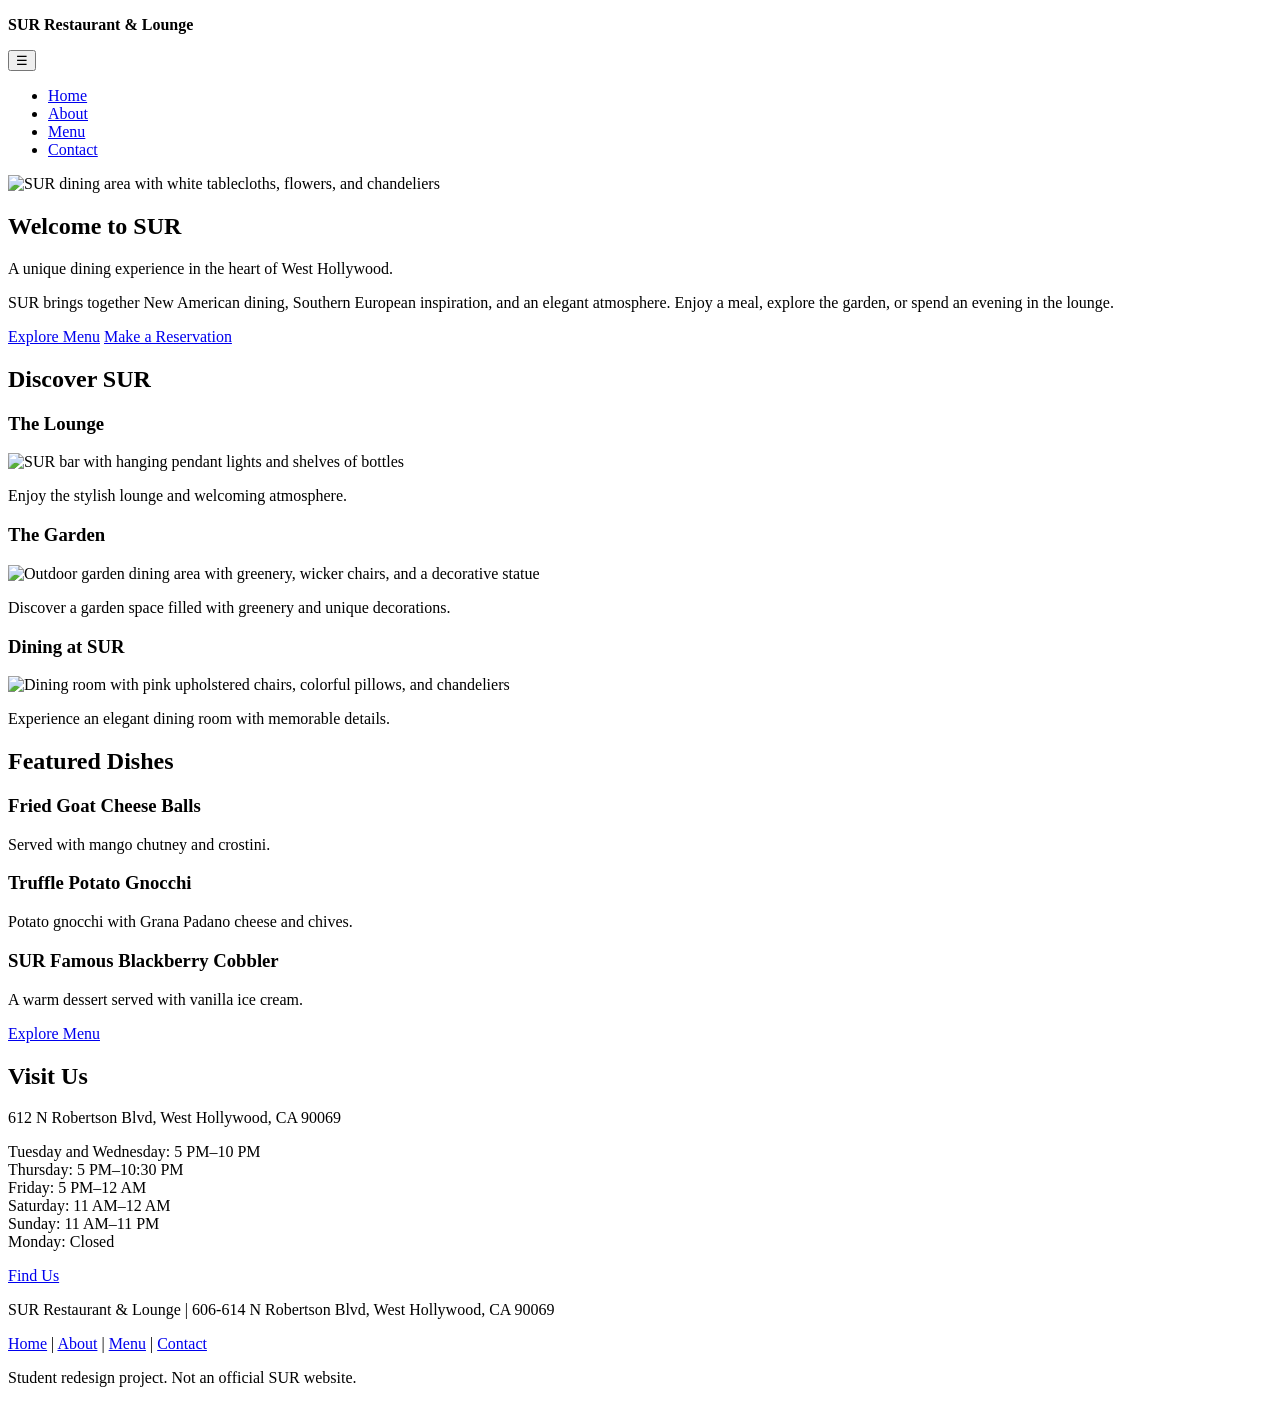
==== index.html @ 8ddafd19 "Refactor index.html for structure and accessibility Refactor HTML structure for improved readability" ====
<!DOCTYPE html>
<html lang="en">
<head>
    <meta charset="UTF-8">
    <meta name="viewport" content="width=device-width, initial-scale=1.0">
    <meta name="description" content="Student redesign of SUR Restaurant &amp; Lounge in West Hollywood.">
    <title>Home | SUR Restaurant &amp; Lounge</title>
    <link rel="stylesheet" href="styles.css">
    <script src="script.js" defer></script>
</head>

<body>

<!-- Header -->
<header class="site-header">
    <div class="header-inner">

        <p class="site-brand">
            <strong>SUR Restaurant &amp; Lounge</strong>
        </p>

        <!-- Hamburger Menu Button -->
        <button class="menu-toggle"
                type="button"
                aria-label="Toggle navigation menu"
                aria-controls="main-navigation"
                aria-expanded="false">
            <span class="menu-icon" aria-hidden="true">☰</span>
        </button>

        <!-- Navigation -->
        <nav id="main-navigation"
             class="site-nav"
             aria-label="Main navigation">

            <ul>
                <li><a href="index.html" aria-current="page">Home</a></li>
                <li><a href="about.html">About</a></li>
                <li><a href="menu.html">Menu</a></li>
                <li><a href="contact.html">Contact</a></li>
            </ul>

        </nav>

    </div>
</header>

<main>

<!-- Homepage Hero Section -->
<section class="hero">
    <img src="images/sur-outdoor-dining.jpg"
         alt="SUR dining area with white tablecloths, flowers, and chandeliers"
         width="700">

    <div class="hero-copy">
        <h1>Welcome to SUR</h1>

        <p>A unique dining experience in the heart of West Hollywood.</p>

        <p>SUR brings together New American dining, Southern European inspiration, and an elegant atmosphere. Enjoy a meal, explore the garden, or spend an evening in the lounge.</p>

        <p class="hero-actions">
            <a class="button button-secondary" href="menu.html">Explore Menu</a>

            <a class="button button-primary"
               href="https://www.opentable.com/r/sur-restaurant-west-hollywood"
               target="_blank"
               rel="noopener noreferrer">
                Make a Reservation
            </a>
        </p>
    </div>
</section>

<!-- Restaurant Highlights -->
<section class="highlights card-grid">
    <h2>Discover SUR</h2>

    <article>
        <h3>The Lounge</h3>
        <img src="images/sur-bar.jpg"
             alt="SUR bar with hanging pendant lights and shelves of bottles"
             width="400">
        <p>Enjoy the stylish lounge and welcoming atmosphere.</p>
    </article>

    <article>
        <h3>The Garden</h3>
        <img src="images/sur-garden.png"
             alt="Outdoor garden dining area with greenery, wicker chairs, and a decorative statue"
             width="400">
        <p>Discover a garden space filled with greenery and unique decorations.</p>
    </article>

    <article>
        <h3>Dining at SUR</h3>
        <img src="images/sur-pinky-room.jpg"
             alt="Dining room with pink upholstered chairs, colorful pillows, and chandeliers"
             width="400">
        <p>Experience an elegant dining room with memorable details.</p>
    </article>
</section>

<!-- Featured Dishes -->
<section class="featured-food card-grid">
    <h2>Featured Dishes</h2>

    <article>
        <h3>Fried Goat Cheese Balls</h3>
        <p>Served with mango chutney and crostini.</p>
    </article>

    <article>
        <h3>Truffle Potato Gnocchi</h3>
        <p>Potato gnocchi with Grana Padano cheese and chives.</p>
    </article>

    <article>
        <h3>SUR Famous Blackberry Cobbler</h3>
        <p>A warm dessert served with vanilla ice cream.</p>
    </article>

    <p>
        <a class="button button-secondary" href="menu.html">
            Explore Menu
        </a>
    </p>
</section>

<!-- Hours and Location -->
<section class="visit-section">
    <h2>Visit Us</h2>

    <p>612 N Robertson Blvd, West Hollywood, CA 90069</p>

    <p>
        Tuesday and Wednesday: 5 PM–10 PM<br>
        Thursday: 5 PM–10:30 PM<br>
        Friday: 5 PM–12 AM<br>
        Saturday: 11 AM–12 AM<br>
        Sunday: 11 AM–11 PM<br>
        Monday: Closed
    </p>

    <p>
        <a class="button button-secondary" href="contact.html">
            Find Us
        </a>
    </p>
</section>

</main>

<!-- Footer -->
<footer>
    <p>SUR Restaurant &amp; Lounge | 606-614 N Robertson Blvd, West Hollywood, CA 90069</p>

    <p>
        <a href="index.html">Home</a> |
        <a href="about.html">About</a> |
        <a href="menu.html">Menu</a> |
        <a href="contact.html">Contact</a>
    </p>

    <p>Student redesign project. Not an official SUR website.</p>
</footer>

</body>
</html>
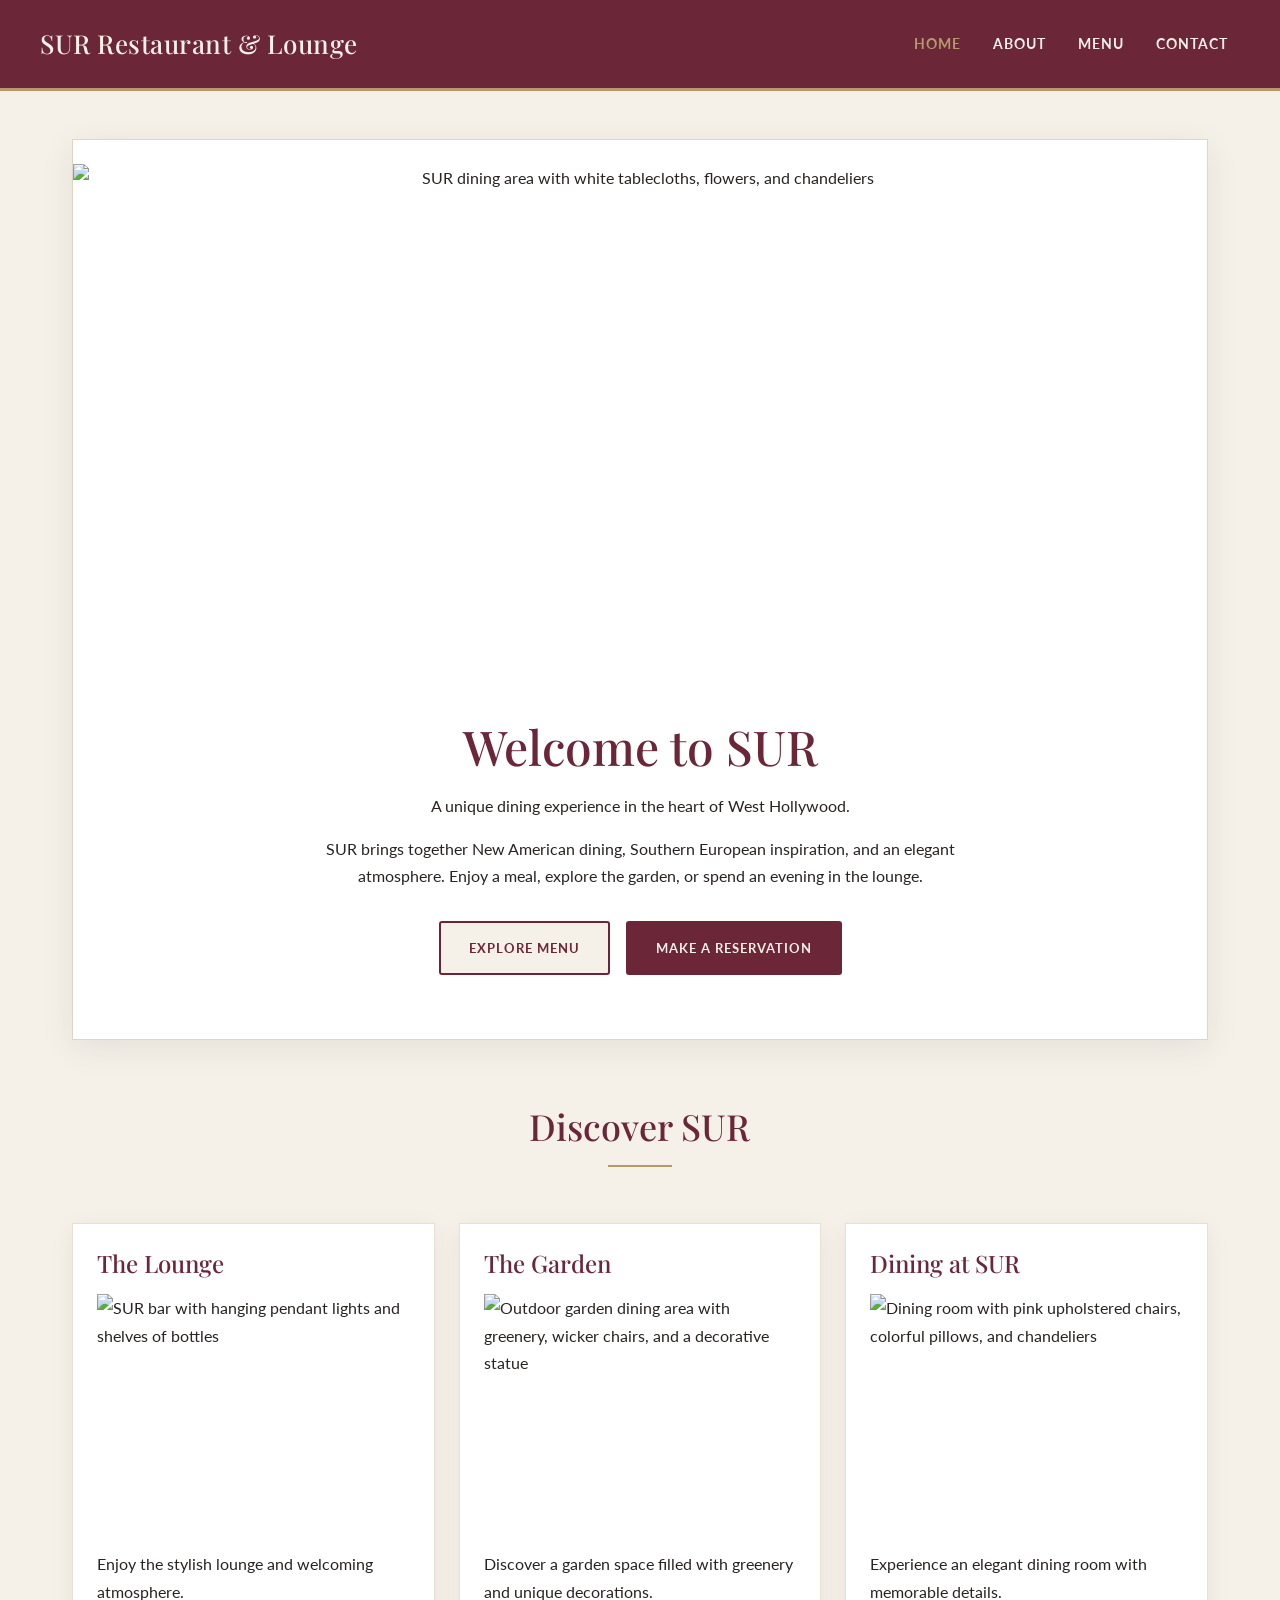
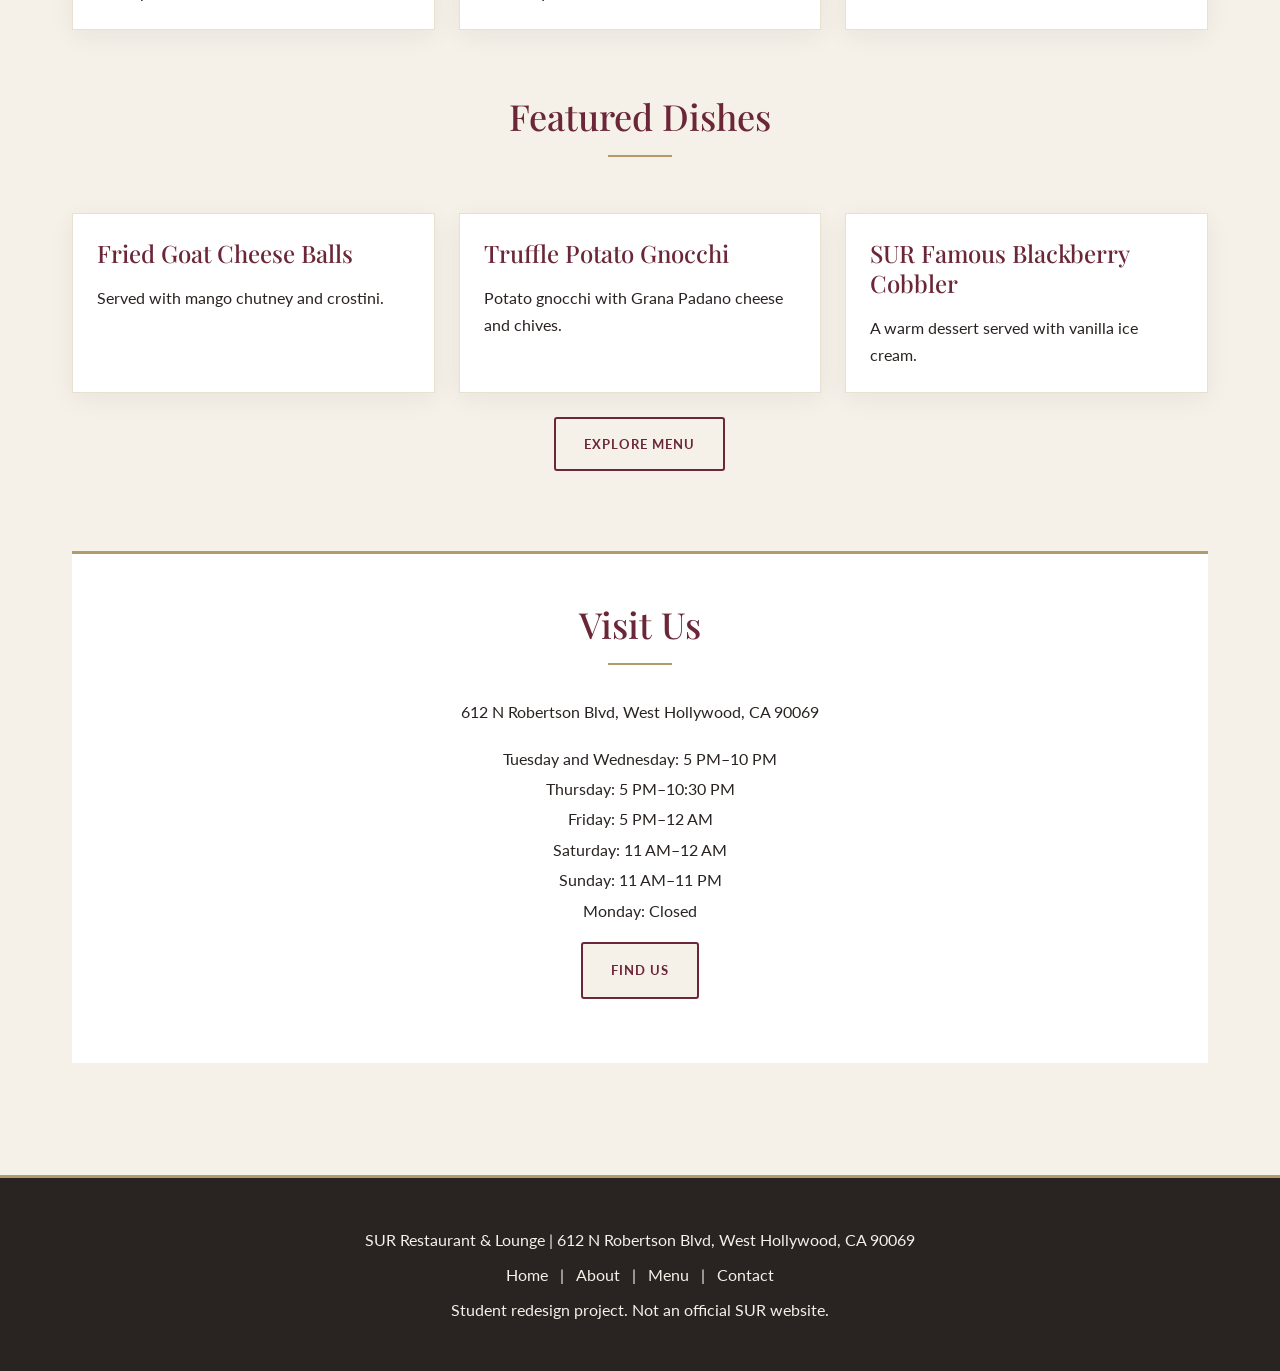
==== commit 07bf05e1: "Update restaurant address in footer" ====
--- a/index.html
+++ b/index.html
@@ -155,7 +155,7 @@
 
 <!-- Footer -->
 <footer>
-    <p>SUR Restaurant &amp; Lounge | 606-614 N Robertson Blvd, West Hollywood, CA 90069</p>
+    <p>SUR Restaurant &amp; Lounge | 612 N Robertson Blvd, West Hollywood, CA 90069</p>
 
     <p>
         <a href="index.html">Home</a> |
--- a/styles.css
+++ b/styles.css
@@ -0,0 +1,631 @@
+
+/* Google Fonts */
+@import url('https://fonts.googleapis.com/css2?family=Lato:wght@400;700&family=Playfair+Display:wght@400;500;600;700&display=swap');
+
+/* Original Color Palette */
+:root {
+    --burgundy: #6B2638;
+    --cream: #F5F0E8;
+    --gold: #B49A69;
+    --charcoal: #292321;
+    --white: #FFFFFF;
+}
+
+/* General Styling */
+* {
+    box-sizing: border-box;
+}
+
+html {
+    scroll-behavior: smooth;
+}
+
+body {
+    margin: 0;
+    background-color: var(--cream);
+    color: var(--charcoal);
+    font-family: 'Lato', sans-serif;
+    font-size: 16px;
+    line-height: 1.7;
+}
+
+h1, h2, h3 {
+    font-family: 'Playfair Display', serif;
+    font-weight: 500;
+    line-height: 1.25;
+    color: var(--burgundy);
+}
+
+h1 { font-size: 48px; }
+h2 { font-size: 36px; }
+h3 { font-size: 24px; }
+
+p { margin: 0 0 16px; }
+small { font-size: 13px; }
+
+a {
+    color: var(--burgundy);
+}
+
+a:hover {
+    color: var(--gold);
+}
+
+a:focus-visible,
+button:focus-visible {
+    outline: 3px solid var(--gold);
+    outline-offset: 4px;
+}
+
+img {
+    display: block;
+    max-width: 100%;
+    height: auto;
+}
+
+iframe {
+    display: block;
+    width: 100%;
+    max-width: 100%;
+    border: 0;
+}
+
+/* Header */
+.site-header, header {
+    background-color: var(--burgundy);
+    color: var(--cream);
+    border-bottom: 3px solid var(--gold);
+    padding: 20px 32px;
+}
+
+.header-inner {
+    max-width: 1200px;
+    margin: 0 auto;
+    display: flex;
+    justify-content: space-between;
+    align-items: center;
+    gap: 24px;
+}
+
+.site-brand,
+header > p {
+    margin: 0;
+}
+
+.site-brand strong,
+header strong {
+    font-family: 'Playfair Display', serif;
+    font-size: 26px;
+    font-weight: 500;
+    color: var(--cream);
+    letter-spacing: 0.5px;
+}
+
+/* Navigation */
+.site-nav {
+    display: flex;
+    align-items: center;
+}
+
+.site-nav ul {
+    display: flex;
+    flex-direction: row;
+    flex-wrap: wrap;
+    list-style: none;
+    gap: 8px;
+    margin: 0;
+    padding: 0;
+}
+
+.site-nav li {
+    list-style: none;
+    margin: 0;
+    padding: 0;
+}
+
+.site-nav a {
+    display: block;
+    color: var(--cream);
+    text-decoration: none;
+    font-size: 14px;
+    font-weight: 700;
+    letter-spacing: 1px;
+    text-transform: uppercase;
+    padding: 12px;
+    transition: color 0.3s ease;
+}
+
+.site-nav a:hover,
+.site-nav a[aria-current="page"] {
+    color: var(--gold);
+}
+
+/* Hamburger Menu */
+.menu-toggle {
+    display: none;
+    background-color: transparent;
+    color: var(--cream);
+    border: 2px solid var(--gold);
+    border-radius: 4px;
+    padding: 8px 14px;
+    font-size: 24px;
+    line-height: 1;
+    cursor: pointer;
+}
+
+.menu-toggle:hover {
+    background-color: var(--gold);
+    color: var(--burgundy);
+}
+
+/* Main Content */
+main {
+    max-width: 1200px;
+    margin: 0 auto;
+    padding: 48px 32px;
+}
+
+section {
+    margin-bottom: 64px;
+}
+
+section > h1,
+section > h2 {
+    margin-top: 0;
+}
+
+section > h2 {
+    text-align: center;
+    margin-bottom: 32px;
+}
+
+section > h2::after {
+    content: "";
+    display: block;
+    width: 64px;
+    height: 2px;
+    background-color: var(--gold);
+    margin: 16px auto 0;
+}
+
+/* Homepage Hero */
+.hero {
+    background-color: var(--white);
+    text-align: center;
+    padding: 0;
+    overflow: hidden;
+    border: 1px solid rgba(180,154,105,0.4);
+    box-shadow: 0 8px 32px rgba(41,35,33,0.08);
+}
+
+.hero > img {
+    width: 100%;
+    height: 480px;
+    object-fit: cover;
+}
+
+.hero-copy {
+    padding: 48px 32px;
+}
+
+.hero h1 {
+    margin: 0 0 16px;
+    font-size: 48px;
+}
+
+.hero-copy > p:not(.hero-actions) {
+    max-width: 700px;
+    margin: 0 auto 16px;
+}
+
+.hero-actions {
+    display: flex;
+    justify-content: center;
+    flex-wrap: wrap;
+    gap: 16px;
+    margin-top: 32px;
+}
+
+/* Buttons */
+.button,
+.btn-primary,
+.btn-secondary {
+    display: inline-block;
+    padding: 14px 28px;
+    border-radius: 3px;
+    font-family: 'Lato', sans-serif;
+    font-size: 13px;
+    font-weight: 700;
+    letter-spacing: 1px;
+    text-transform: uppercase;
+    text-decoration: none;
+    text-align: center;
+    transition: background-color 0.3s ease,
+                color 0.3s ease;
+}
+
+/* Reservation Button */
+.button-primary,
+.btn-primary {
+    background-color: var(--burgundy);
+    color: var(--cream);
+    border: 2px solid var(--burgundy);
+}
+
+.button-primary:hover,
+.btn-primary:hover {
+    background-color: var(--charcoal);
+    border-color: var(--charcoal);
+    color: var(--cream);
+}
+
+/* Explore Menu Button */
+.button-secondary,
+.btn-secondary {
+    background-color: var(--cream);
+    color: var(--burgundy);
+    border: 2px solid var(--burgundy);
+}
+
+.button-secondary:hover,
+.btn-secondary:hover {
+    background-color: var(--burgundy);
+    color: var(--cream);
+}
+
+/* Other Action Links */
+main a[href*="opentable"]:not(.button),
+main a[href="menu.html"]:not(.button),
+main a[href="contact.html"]:not(.button) {
+    display: inline-block;
+    padding: 12px 24px;
+    border: 2px solid var(--burgundy);
+    color: var(--burgundy);
+    text-decoration: none;
+    font-weight: 700;
+    margin: 8px 8px 8px 0;
+}
+
+main a[href*="opentable"]:not(.button) {
+    background-color: var(--burgundy);
+    color: var(--cream);
+}
+
+main a[href*="opentable"]:not(.button):hover {
+    background-color: var(--charcoal);
+    color: var(--cream);
+}
+
+main a[href="menu.html"]:not(.button):hover,
+main a[href="contact.html"]:not(.button):hover {
+    background-color: var(--burgundy);
+    color: var(--cream);
+}
+
+/* Restaurant Cards */
+article {
+    background-color: var(--white);
+    border: 1px solid rgba(180,154,105,0.3);
+    padding: 24px;
+    box-shadow: 0 6px 24px rgba(41,35,33,0.06);
+}
+
+article h3 {
+    margin: 0 0 16px;
+}
+
+article p:last-child {
+    margin-bottom: 0;
+}
+
+article img {
+    width: 100%;
+    height: 240px;
+    object-fit: cover;
+    margin: 16px 0;
+}
+
+/* Homepage Restaurant Highlights */
+.highlights {
+    display: grid;
+    grid-template-columns: repeat(3, minmax(0,1fr));
+    gap: 24px;
+}
+
+.highlights h2 {
+    grid-column: 1 / -1;
+}
+
+.highlights article {
+    margin: 0;
+}
+
+/* Featured Food */
+.featured-food {
+    display: grid;
+    grid-template-columns: repeat(3, minmax(0,1fr));
+    gap: 24px;
+}
+
+.featured-food h2,
+.featured-food > p {
+    grid-column: 1 / -1;
+}
+
+.featured-food > p {
+    text-align: center;
+}
+
+.featured-food article {
+    margin: 0;
+}
+
+/* Other Restaurant Images */
+section > img {
+    width: 100%;
+    max-height: 480px;
+    object-fit: cover;
+    margin: 24px 0;
+}
+
+/* Visit Section */
+.visit-section {
+    background-color: var(--white);
+    border-top: 3px solid var(--gold);
+    padding: 48px 32px;
+    text-align: center;
+}
+
+.visit-section p {
+    line-height: 1.9;
+}
+
+/* Menu Page */
+#appetizers,
+#salads,
+#main-courses,
+#pasta,
+#desserts,
+#brunch {
+    scroll-margin-top: 24px;
+    display: grid;
+    grid-template-columns: repeat(3, minmax(0,1fr));
+    gap: 24px;
+}
+
+#appetizers h2,
+#salads h2,
+#main-courses h2,
+#pasta h2,
+#desserts h2,
+#brunch h2 {
+    grid-column: 1 / -1;
+    text-align: center;
+}
+
+#appetizers article,
+#salads article,
+#main-courses article,
+#pasta article,
+#desserts article,
+#brunch article {
+    border-top: 3px solid var(--gold);
+    margin: 0;
+}
+
+article small {
+    color: #665B55;
+}
+
+/* Contact Page */
+address {
+    font-style: normal;
+    margin-bottom: 16px;
+}
+
+main ul {
+    padding-left: 24px;
+}
+
+main li {
+    margin-bottom: 8px;
+}
+
+iframe {
+    min-height: 400px;
+    border: 2px solid var(--gold);
+}
+
+/* Footer */
+footer {
+    background-color: var(--charcoal);
+    color: var(--cream);
+    text-align: center;
+    padding: 40px 24px;
+    border-top: 3px solid var(--gold);
+}
+
+footer p {
+    margin: 8px 0;
+}
+
+footer a {
+    color: var(--cream);
+    text-decoration: none;
+    margin: 0 8px;
+}
+
+footer a:hover {
+    color: var(--gold);
+}
+
+/* Tablet Screens */
+@media (min-width: 768px) and (max-width: 1024px) {
+    .highlights,
+    .featured-food,
+    #appetizers,
+    #salads,
+    #main-courses,
+    #pasta,
+    #desserts,
+    #brunch {
+        grid-template-columns: repeat(2, minmax(0,1fr));
+    }
+
+    main {
+        padding: 32px 24px;
+    }
+
+    .hero > img {
+        height: 400px;
+    }
+}
+
+/* Mobile Screens */
+@media (max-width: 767px) {
+
+    h1 { font-size: 36px; }
+    h2 { font-size: 28px; }
+    h3 { font-size: 22px; }
+
+    .site-header,
+    header {
+        padding: 16px;
+    }
+
+    .header-inner {
+        display: flex;
+        flex-wrap: wrap;
+        justify-content: space-between;
+        align-items: center;
+        gap: 12px;
+    }
+
+    .site-brand {
+        flex: 1;
+        min-width: 0;
+    }
+
+    .site-brand strong,
+    header strong {
+        font-size: 21px;
+    }
+
+    /* Show Hamburger Button */
+    .menu-toggle {
+        display: block;
+        margin-left: auto;
+    }
+
+    /* Closed Mobile Menu */
+    .site-nav {
+        display: grid;
+        grid-template-rows: 0fr;
+        width: 100%;
+        overflow: hidden;
+        transition: grid-template-rows 0.3s ease;
+    }
+
+    /* Open Mobile Menu */
+    .site-nav.is-open {
+        grid-template-rows: 1fr;
+    }
+
+    /* Mobile Navigation Links */
+    .site-nav ul {
+        min-height: 0;
+        overflow: hidden;
+        display: flex;
+        flex-direction: column;
+        align-items: stretch;
+        width: 100%;
+        list-style: none;
+        gap: 0;
+        margin: 0;
+        padding: 0;
+    }
+
+    .site-nav li {
+        width: 100%;
+        list-style: none;
+        margin: 0;
+        padding: 0;
+    }
+
+    .site-nav a {
+        display: block;
+        padding: 12px;
+        text-align: left;
+        border-bottom: 1px solid var(--gold);
+    }
+
+    /* Other Mobile Styling */
+    main {
+        padding: 24px 16px;
+    }
+
+    section {
+        margin-bottom: 40px;
+    }
+
+    .hero > img {
+        height: 280px;
+    }
+
+    .hero-copy {
+        padding: 32px 20px;
+    }
+
+    .hero h1 {
+        font-size: 36px;
+    }
+
+    .hero-actions {
+        flex-direction: column;
+    }
+
+    .hero-actions .button {
+        width: 100%;
+    }
+
+    .highlights,
+    .featured-food,
+    #appetizers,
+    #salads,
+    #main-courses,
+    #pasta,
+    #desserts,
+    #brunch {
+        grid-template-columns: 1fr;
+        gap: 16px;
+    }
+
+    article {
+        padding: 20px;
+    }
+
+    article img {
+        height: 220px;
+    }
+
+    .visit-section {
+        padding: 32px 20px;
+    }
+
+    footer {
+        padding: 32px 16px;
+    }
+}
+
+/* Reduced Motion */
+@media (prefers-reduced-motion: reduce) {
+    html {
+        scroll-behavior: auto;
+    }
+
+    *, *::before, *::after {
+        transition-duration: 0.01ms !important;
+    }
+}
+
+
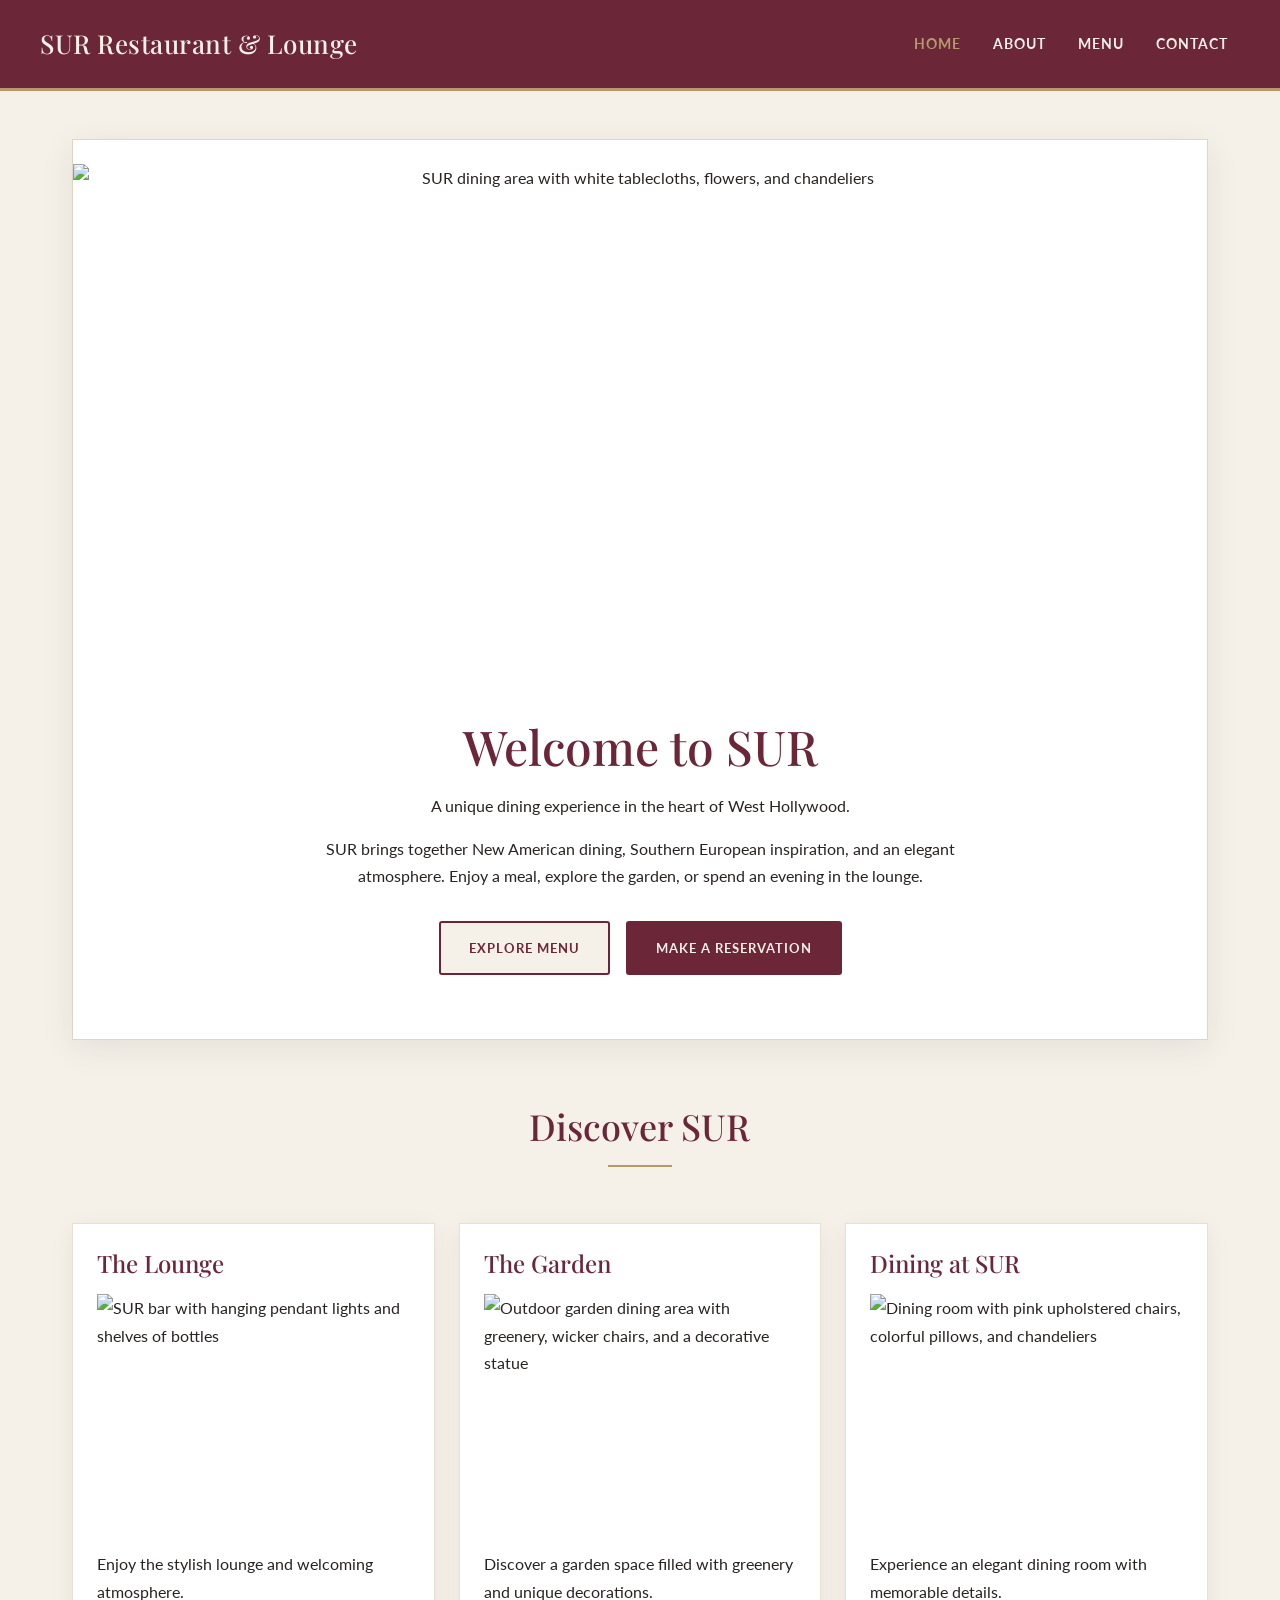
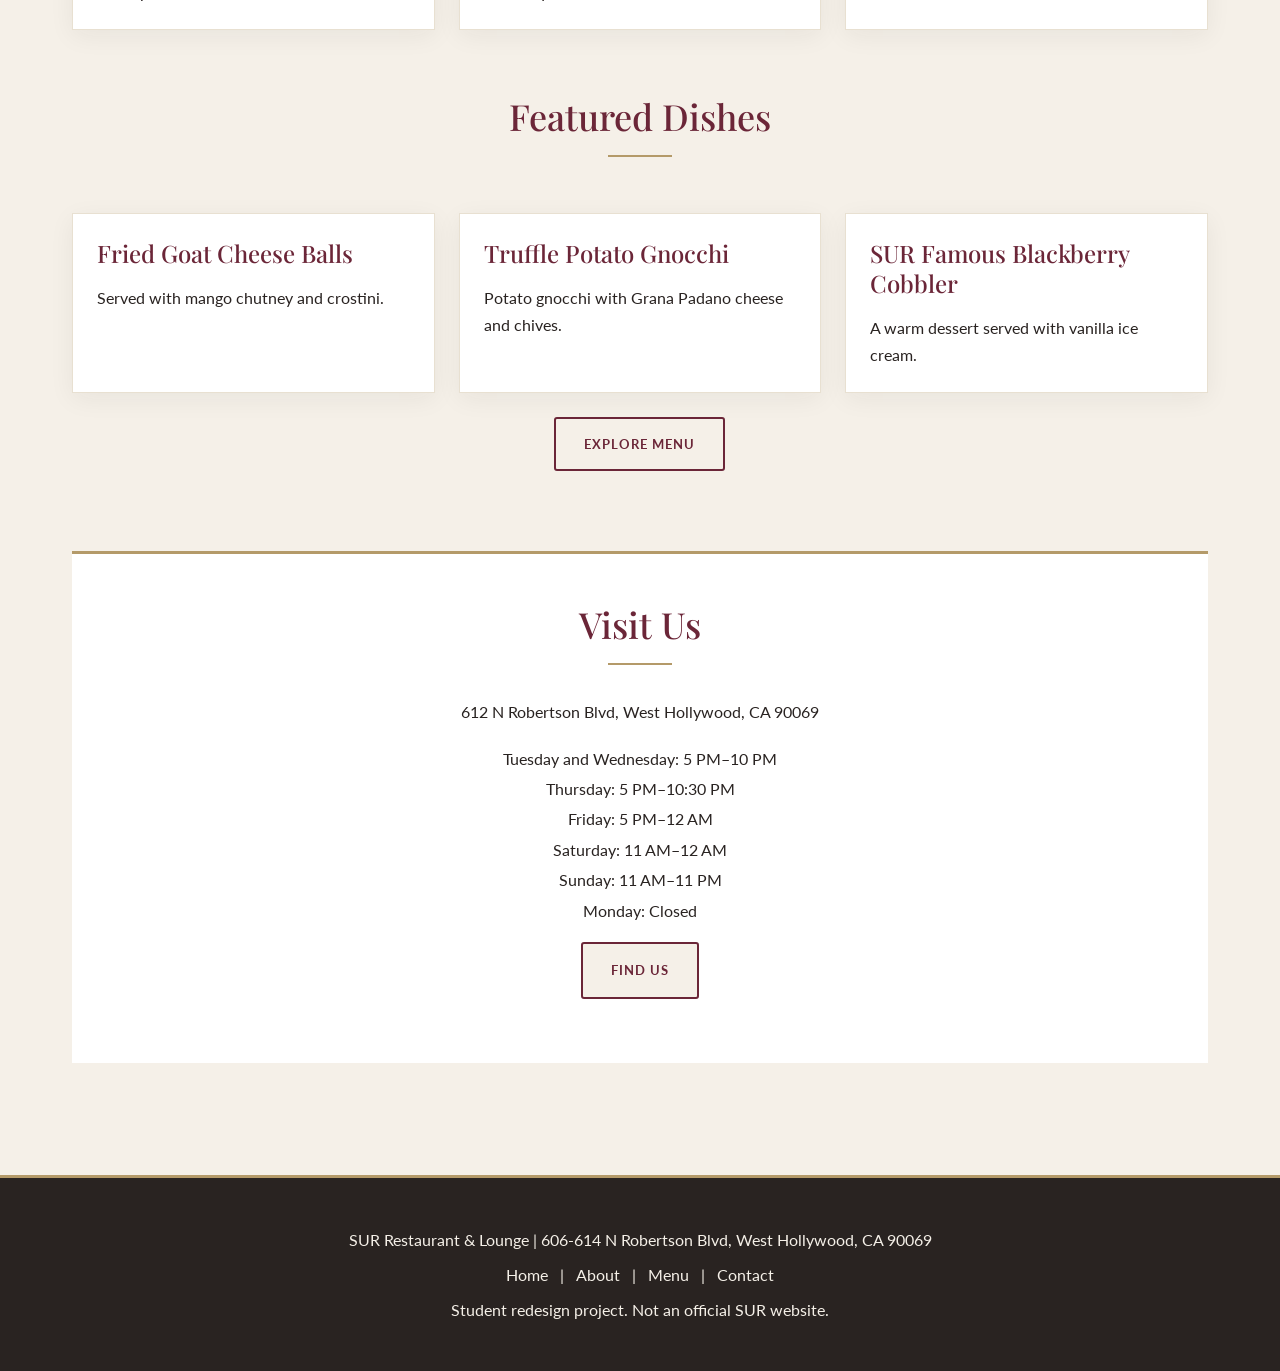
==== commit 399336ad: "Update restaurant address in footer" ====
--- a/index.html
+++ b/index.html
@@ -155,7 +155,7 @@
 
 <!-- Footer -->
 <footer>
-    <p>SUR Restaurant &amp; Lounge | 612 N Robertson Blvd, West Hollywood, CA 90069</p>
+    <p>SUR Restaurant &amp; Lounge | 606-614 N Robertson Blvd, West Hollywood, CA 90069</p>
 
     <p>
         <a href="index.html">Home</a> |
--- a/styles.css
+++ b/styles.css
@@ -101,16 +101,19 @@
     letter-spacing: 0.5px;
 }
 
-/* Navigation */
+
+
+/* Navigation - Desktop */
 .site-nav {
     display: flex;
     align-items: center;
+    width: auto;
 }
 
 .site-nav ul {
     display: flex;
     flex-direction: row;
-    flex-wrap: wrap;
+    flex-wrap: nowrap;
     list-style: none;
     gap: 8px;
     margin: 0;
@@ -118,7 +121,6 @@
 }
 
 .site-nav li {
-    list-style: none;
     margin: 0;
     padding: 0;
 }
@@ -132,7 +134,6 @@
     letter-spacing: 1px;
     text-transform: uppercase;
     padding: 12px;
-    transition: color 0.3s ease;
 }
 
 .site-nav a:hover,
@@ -140,16 +141,14 @@
     color: var(--gold);
 }
 
-/* Hamburger Menu */
+/* Hide Hamburger on Desktop */
 .menu-toggle {
     display: none;
-    background-color: transparent;
+    background: transparent;
     color: var(--cream);
     border: 2px solid var(--gold);
-    border-radius: 4px;
     padding: 8px 14px;
     font-size: 24px;
-    line-height: 1;
     cursor: pointer;
 }
 
